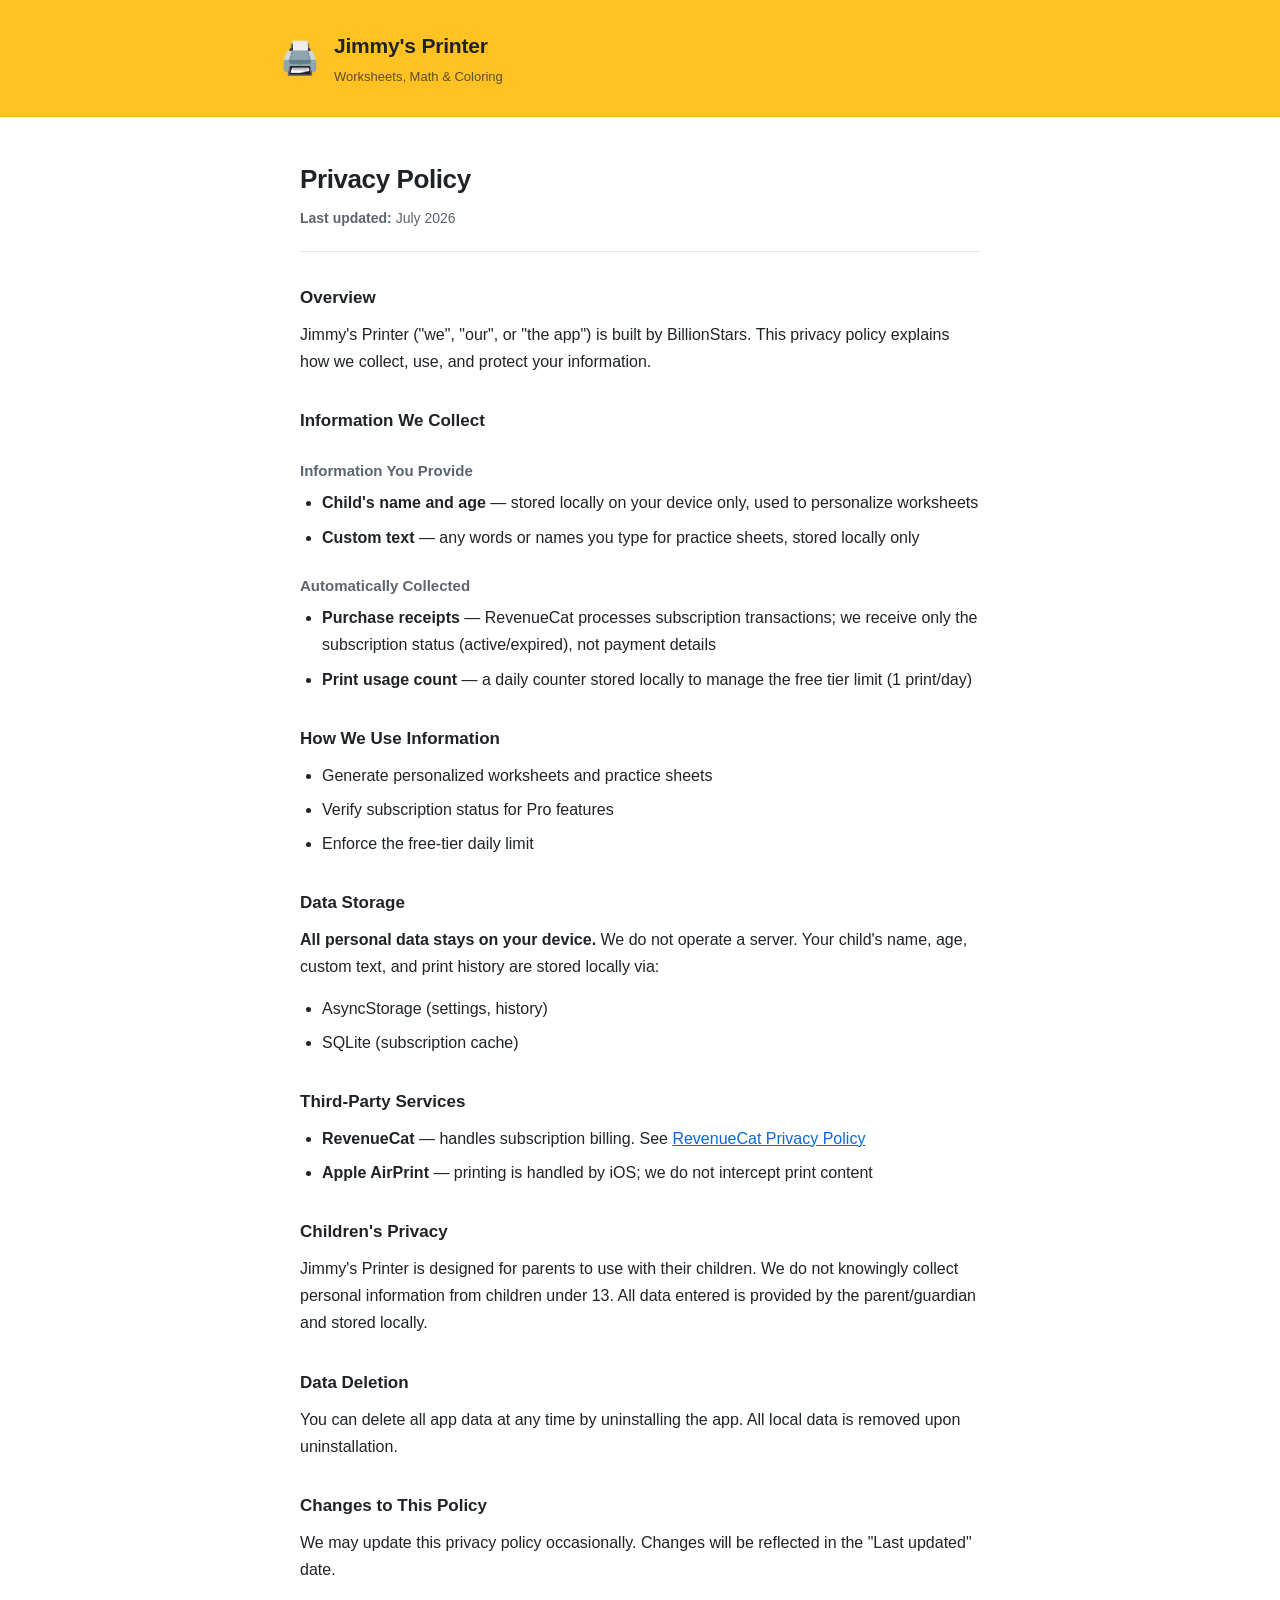
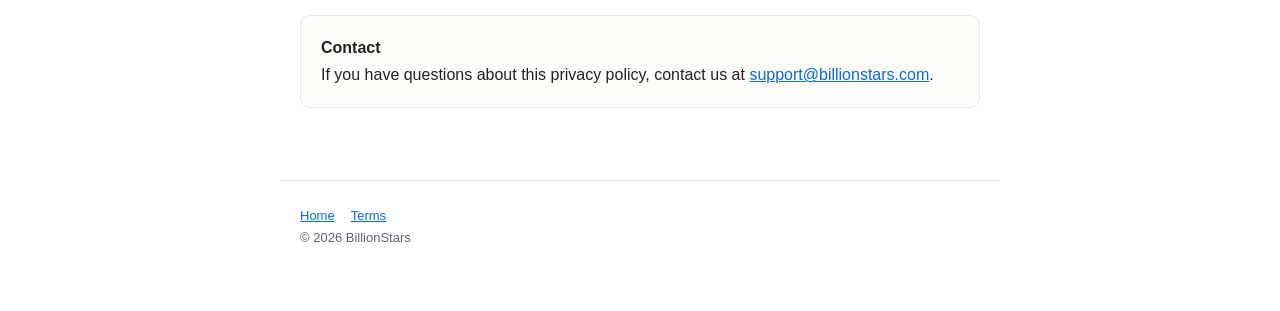
==== privacy.html @ ff5a63e5 "Add privacy policy and terms of service for Jimmy's Printer Co-Authored-By: Claude Opus 5 (1M contex" ====
<!doctype html>
<html lang="en">
<head>
<meta charset="utf-8">
<meta name="viewport" content="width=device-width, initial-scale=1">
<title>Privacy Policy — Jimmy's Printer</title>
<link rel="stylesheet" href="style.css">
</head>
<body>
<header><div class="wrap">
  <div class="logo">🖨️</div>
  <div><h1><a href="index.html">Jimmy's Printer</a></h1><p>Worksheets, Math &amp; Coloring</p></div>
</div></header>
<main>
  <h2>Privacy Policy</h2>
  <p class="updated"><strong>Last updated:</strong> July 2026</p>

  <h3>Overview</h3>
  <p>Jimmy's Printer ("we", "our", or "the app") is built by BillionStars. This privacy policy explains how we collect, use, and protect your information.</p>

  <h3>Information We Collect</h3>
  <h4>Information You Provide</h4>
  <ul>
    <li><strong>Child's name and age</strong> — stored locally on your device only, used to personalize worksheets</li>
    <li><strong>Custom text</strong> — any words or names you type for practice sheets, stored locally only</li>
  </ul>
  <h4>Automatically Collected</h4>
  <ul>
    <li><strong>Purchase receipts</strong> — RevenueCat processes subscription transactions; we receive only the subscription status (active/expired), not payment details</li>
    <li><strong>Print usage count</strong> — a daily counter stored locally to manage the free tier limit (1 print/day)</li>
  </ul>

  <h3>How We Use Information</h3>
  <ul>
    <li>Generate personalized worksheets and practice sheets</li>
    <li>Verify subscription status for Pro features</li>
    <li>Enforce the free-tier daily limit</li>
  </ul>

  <h3>Data Storage</h3>
  <p><strong>All personal data stays on your device.</strong> We do not operate a server. Your child's name, age, custom text, and print history are stored locally via:</p>
  <ul>
    <li>AsyncStorage (settings, history)</li>
    <li>SQLite (subscription cache)</li>
  </ul>

  <h3>Third-Party Services</h3>
  <ul>
    <li><strong>RevenueCat</strong> — handles subscription billing. See <a href="https://www.revenuecat.com/privacy/" rel="noopener">RevenueCat Privacy Policy</a></li>
    <li><strong>Apple AirPrint</strong> — printing is handled by iOS; we do not intercept print content</li>
  </ul>

  <h3>Children's Privacy</h3>
  <p>Jimmy's Printer is designed for parents to use with their children. We do not knowingly collect personal information from children under 13. All data entered is provided by the parent/guardian and stored locally.</p>

  <h3>Data Deletion</h3>
  <p>You can delete all app data at any time by uninstalling the app. All local data is removed upon uninstallation.</p>

  <h3>Changes to This Policy</h3>
  <p>We may update this privacy policy occasionally. Changes will be reflected in the "Last updated" date.</p>

  <div class="contact">
    <p><strong>Contact</strong><br>If you have questions about this privacy policy, contact us at <a href="mailto:support@billionstars.com">support@billionstars.com</a>.</p>
  </div>
</main>
<footer>
  <a href="index.html">Home</a><a href="terms.html">Terms</a>
  <p>© 2026 BillionStars</p>
</footer>
</body>
</html>
---- style.css ----
:root {
  --brand: #FFC222;
  --ink: #1f2328;
  --muted: #5c6470;
  --line: #e4e7eb;
  --bg: #ffffff;
  --card: #fffdf7;
}
@media (prefers-color-scheme: dark) {
  :root { --ink:#e6edf3; --muted:#9aa5b1; --line:#2d333b; --bg:#0d1117; --card:#161b22; }
}
* { box-sizing: border-box; }
body {
  margin: 0; padding: 0;
  font: 16px/1.7 -apple-system, BlinkMacSystemFont, "Segoe UI", Roboto, "Helvetica Neue", Arial, sans-serif;
  color: var(--ink); background: var(--bg);
  -webkit-text-size-adjust: 100%;
}
header {
  background: var(--brand);
  padding: 28px 20px;
  border-bottom: 1px solid rgba(0,0,0,.08);
}
header .wrap { max-width: 720px; margin: 0 auto; display: flex; align-items: center; gap: 14px; }
header .logo { font-size: 32px; line-height: 1; }
header h1 { margin: 0; font-size: 21px; font-weight: 700; color: #1f2328; letter-spacing: -.2px; }
header p { margin: 2px 0 0; font-size: 13px; color: rgba(31,35,40,.72); }
header a { color: inherit; text-decoration: none; }
main { max-width: 720px; margin: 0 auto; padding: 40px 20px 72px; }
h2 { font-size: 26px; margin: 0 0 6px; letter-spacing: -.4px; }
h3 { font-size: 17px; margin: 32px 0 8px; }
h4 { font-size: 15px; margin: 22px 0 6px; color: var(--muted); }
.updated { color: var(--muted); font-size: 14px; margin: 0 0 32px; padding-bottom: 20px; border-bottom: 1px solid var(--line); }
p { margin: 0 0 14px; }
ul { margin: 0 0 16px; padding-left: 22px; }
li { margin-bottom: 7px; }
a { color: #0969da; }
@media (prefers-color-scheme: dark) { a { color: #58a6ff; } }
strong { font-weight: 650; }
.card { background: var(--card); border: 1px solid var(--line); border-radius: 10px; padding: 18px 20px; margin: 0 0 16px; }
.card h3 { margin-top: 0; }
.contact { background: var(--card); border: 1px solid var(--line); border-radius: 10px; padding: 18px 20px; margin-top: 32px; }
.contact p { margin: 0; }
footer { max-width: 720px; margin: 0 auto; padding: 0 20px 48px; color: var(--muted); font-size: 13px; border-top: 1px solid var(--line); padding-top: 24px; }
footer a { margin-right: 16px; }
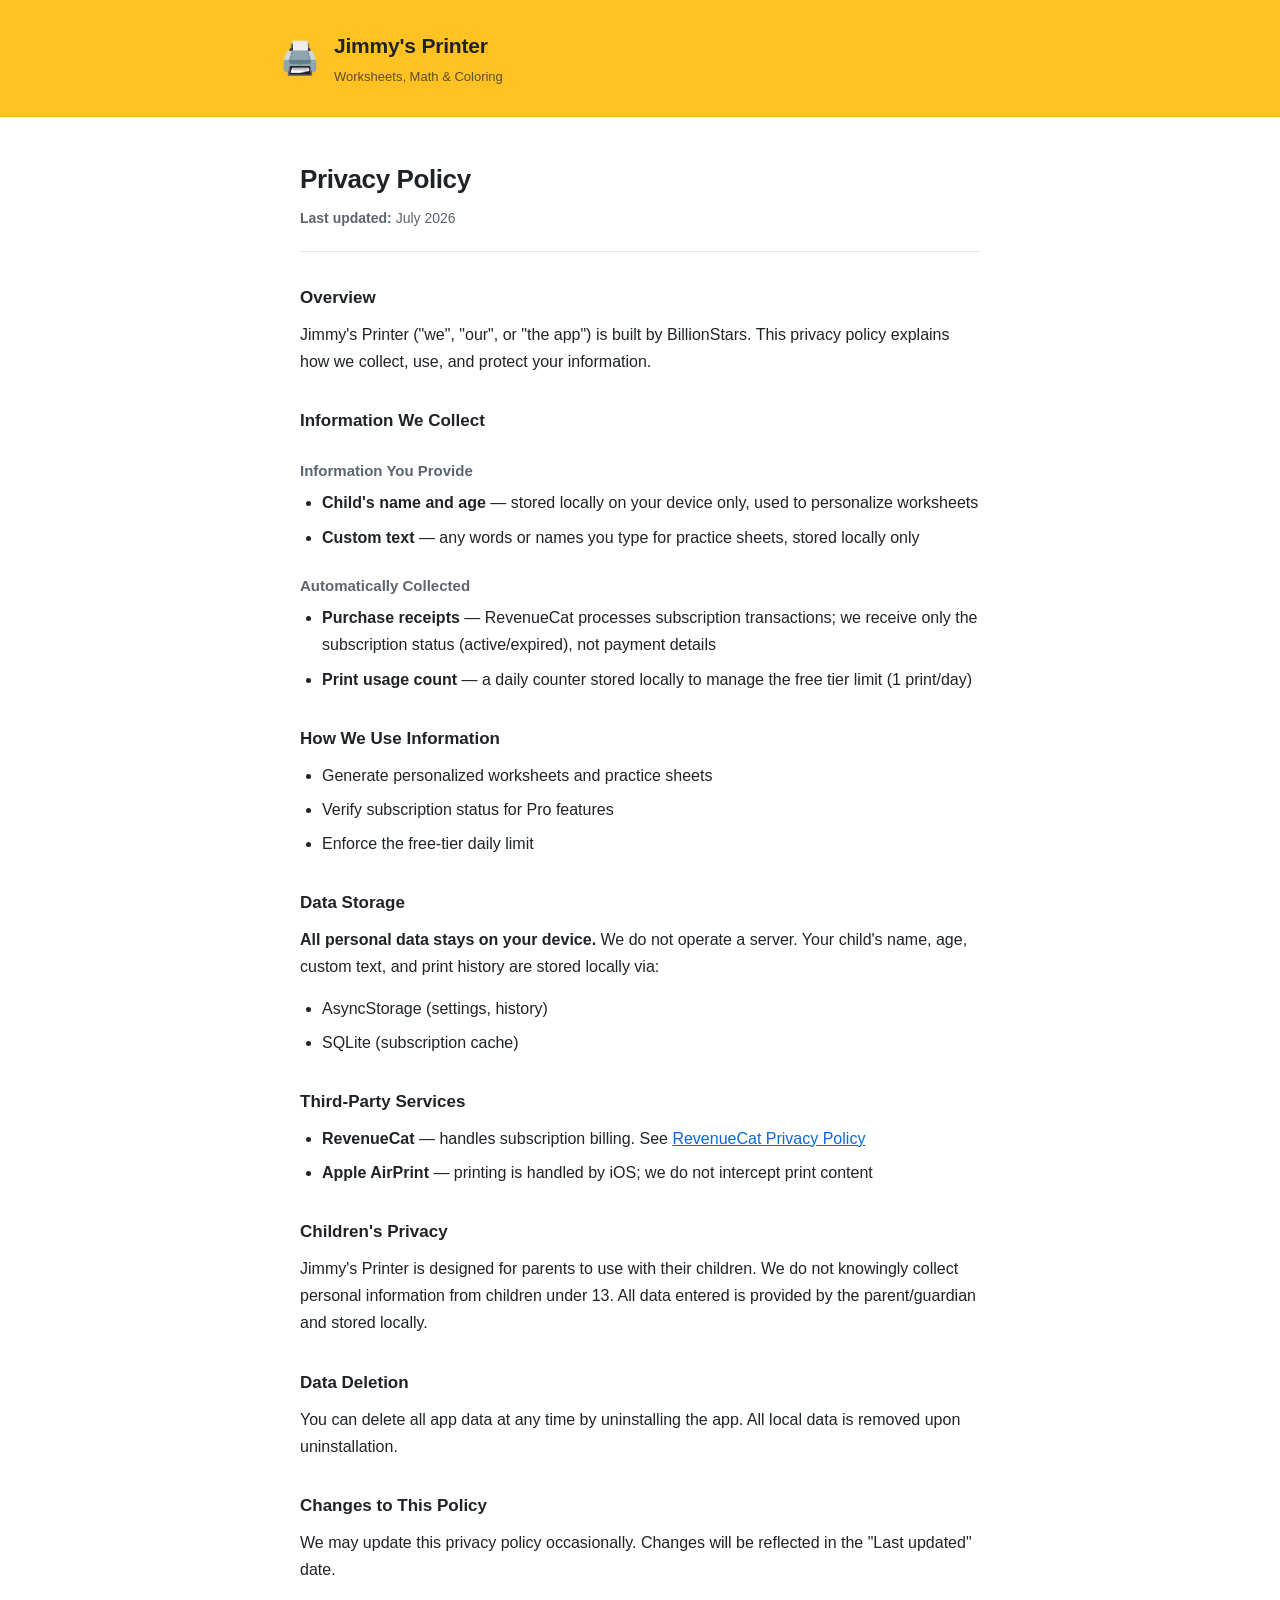
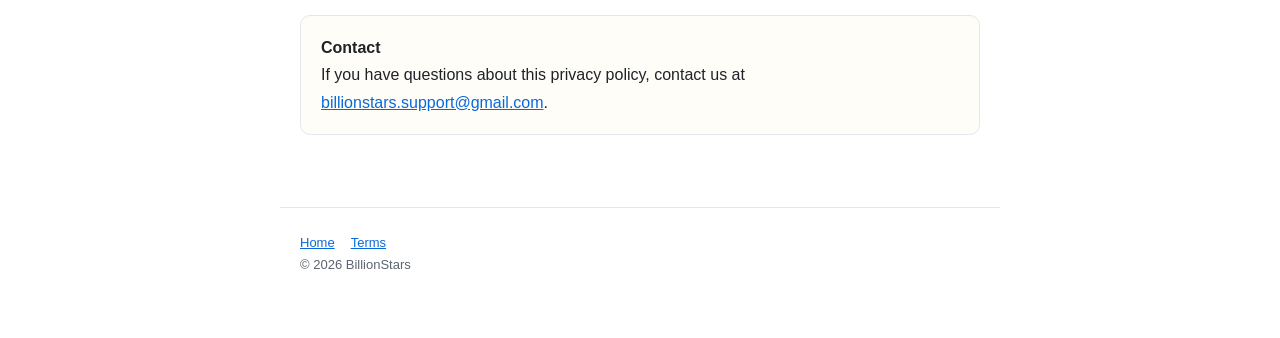
==== commit 0621c8df: "Update support email to billionstars.support@gmail.com Co-Authored-By: Claude Opus 5 (1M context) <n" ====
--- a/privacy.html
+++ b/privacy.html
@@ -60,7 +60,7 @@
   <p>We may update this privacy policy occasionally. Changes will be reflected in the "Last updated" date.</p>
 
   <div class="contact">
-    <p><strong>Contact</strong><br>If you have questions about this privacy policy, contact us at <a href="mailto:support@billionstars.com">support@billionstars.com</a>.</p>
+    <p><strong>Contact</strong><br>If you have questions about this privacy policy, contact us at <a href="mailto:billionstars.support@gmail.com">billionstars.support@gmail.com</a>.</p>
   </div>
 </main>
 <footer>
